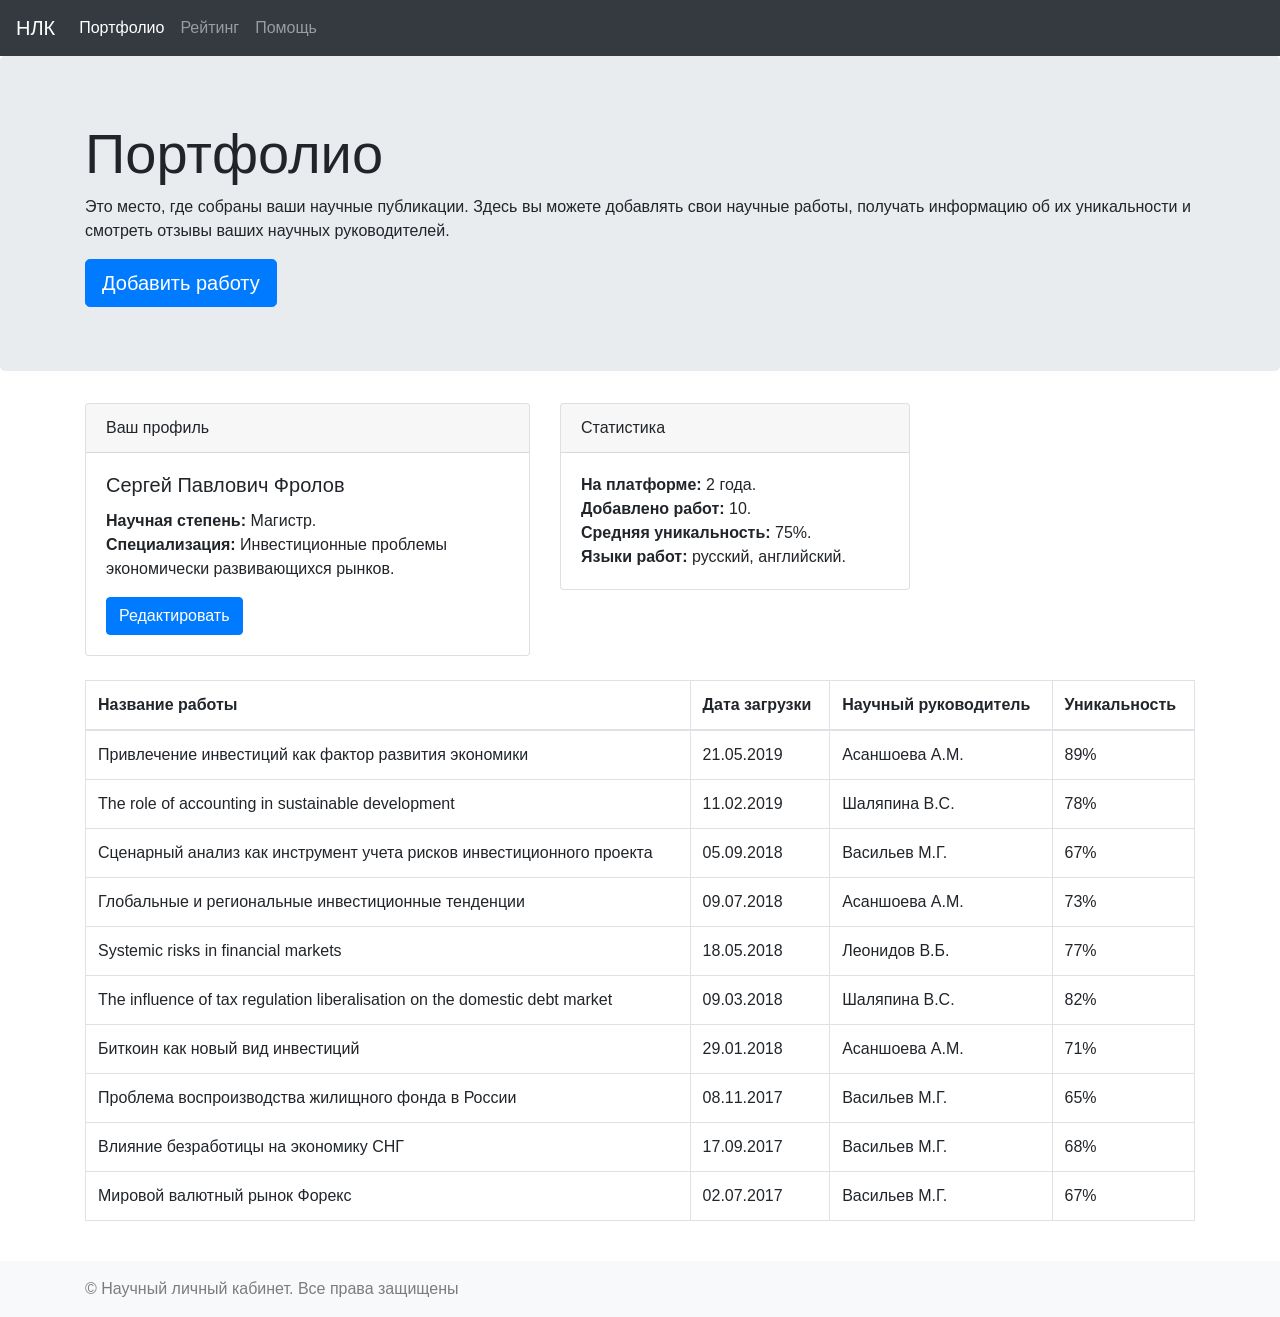
==== index.html @ bac81c8c "bootstrap-1 В этом домашнем задании тебе нужно воспользоваться сеткой и компонентами Бутстрапа, чтоб" ====
<!doctype html>
<html lang="ru">
  <head>
    <!-- Required meta tags -->
    <meta charset="utf-8" />
    <meta
      name="viewport"
      content="width=device-width, initial-scale=1, shrink-to-fit=no"
    />

    <!-- Bootstrap CSS -->
    <script
      src="https://code.jquery.com/jquery-3.3.1.slim.min.js"
      integrity="sha384-q8i/X+965DzO0rT7abK41JStQIAqVgRVzpbzo5smXKp4YfRvH+8abtTE1Pi6jizo"
      crossorigin="anonymous"
    ></script>
    <script
      src="https://cdn.jsdelivr.net/npm/popper.js@1.14.6/dist/umd/popper.min.js"
      integrity="sha384-wHAiFfRlMFy6i5SRaxvfOCifBUQy1xHdJ/yoi7FRNXMRBu5WHdZYu1hA6ZOblgut"
      crossorigin="anonymous"
    ></script>

    <link
      rel="stylesheet"
      href="https://cdn.jsdelivr.net/npm/bootstrap@4.2.1/dist/css/bootstrap.min.css"
      integrity="sha384-GJzZqFGwb1QTTN6wy59ffF1BuGJpLSa9DkKMp0DgiMDm4iYMj70gZWKYbI706tWS"
      crossorigin="anonymous"
    />
    <script
      src="https://cdn.jsdelivr.net/npm/bootstrap@4.2.1/dist/js/bootstrap.min.js"
      integrity="sha384-B0UglyR+jN6CkvvICOB2joaf5I4l3gm9GU6Hc1og6Ls7i6U/mkkaduKaBhlAXv9k"
      crossorigin="anonymous"
    ></script>

    <link rel="stylesheet" href="style.css" />
    <title>Hello, world!</title>
  </head>

  <body>
    <nav class="navbar navbar-expand-lg navbar-dark bg-dark">
      <a class="navbar-brand" href="#">НЛК</a>
      <button
        class="navbar-toggler"
        type="button"
        data-toggle="collapse"
        data-target="#navbarNavAltMarkup"
        aria-controls="navbarNavAltMarkup"
        aria-expanded="false"
        aria-label="Toggle navigation"
      >
        <span class="navbar-toggler-icon"></span>
      </button>
      <div class="collapse navbar-collapse" id="navbarNavAltMarkup">
        <div class="navbar-nav">
          <a class="nav-item nav-link active" href="#"
            >Портфолио <span class="sr-only">(current)</span></a
          >
          <a class="nav-item nav-link" href="#">Рейтинг</a>
          <a class="nav-item nav-link" href="#">Помощь</a>
        </div>
      </div>
    </nav>

    <div class="jumbotron">
      <div class="container">
        <h1 class="display-4">Портфолио</h1>
        <p>
          Это место, где собраны ваши научные публикации. Здесь вы можете
          добавлять свои научные работы, получать информацию об их уникальности
          и смотреть отзывы ваших научных руководителей.
        </p>
        <a class="btn btn-primary btn-lg" href="#" role="button"
          >Добавить работу</a
        >
      </div>
    </div>

    <div class="container">
      <div class="row gy-4">
        <div class="col-12 col-md-5 col-lg-5 mb-4 mb-md-4">
          <div class="card">
            <div class="card-header">Ваш профиль</div>
            <div class="card-body">
              <h5 class="card-title">Сергей Павлович Фролов</h5>
              <p class="card-text">
                <b>Научная степень:</b> Магистр.<br /><b>Специализация:</b>
                Инвестиционные проблемы экономически развивающихся рынков.
              </p>
              <a href="#" class="btn btn-primary">Редактировать</a>
            </div>
          </div>
        </div>
        <div class="col-12 col-md-5 col-lg-4 mb-4 mb-md-4">
          <div class="card">
            <div class="card-header">Статистика</div>
            <div class="card-body">
              <p class="card-text">
                <b>На платформе:</b> 2 года.<br />
                <b>Добавлено работ:</b> 10.<br />
                <b>Средняя уникальность:</b> 75%.<br />
                <b>Языки работ:</b> русский, английский.
              </p>
            </div>
          </div>
        </div>
      </div>
    </div>

    <div class="container">
      <div class="table-responsive mb-4">
        <table class="table table-bordered">
          <thead>
            <tr>
              <th scope="col">Название работы</th>
              <th scope="col">Дата загрузки</th>
              <th scope="col">Научный руководитель</th>
              <th scope="col">Уникальность</th>
            </tr>
          </thead>
          <tbody>
            <tr>
              <td>Привлечение инвестиций как фактор развития экономики</td>
              <td>21.05.2019</td>
              <td>Асаншоева А.М.</td>
              <td>89%</td>
            </tr>
            <tr>
              <td>The role of accounting in sustainable development</td>
              <td>11.02.2019</td>
              <td>Шаляпина В.С.</td>
              <td>78%</td>
            </tr>
            <tr>
              <td>
                Сценарный анализ как инструмент учета рисков инвестиционного
                проекта
              </td>
              <td>05.09.2018</td>
              <td>Васильев М.Г.</td>
              <td>67%</td>
            </tr>
            <tr>
              <td>Глобальные и региональные инвестиционные тенденции</td>
              <td>09.07.2018</td>
              <td>Асаншоева А.М.</td>
              <td>73%</td>
            </tr>
            <tr>
              <td>Systemic risks in financial markets</td>
              <td>18.05.2018</td>
              <td>Леонидов В.Б.</td>
              <td>77%</td>
            </tr>
            <tr>
              <td>
                The influence of tax regulation liberalisation on the domestic
                debt market
              </td>
              <td>09.03.2018</td>
              <td>Шаляпина В.С.</td>
              <td>82%</td>
            </tr>
            <tr>
              <td>Биткоин как новый вид инвестиций</td>
              <td>29.01.2018</td>
              <td>Асаншоева А.М.</td>
              <td>71%</td>
            </tr>
            <tr>
              <td>Проблема воспроизводства жилищного фонда в России</td>
              <td>08.11.2017</td>
              <td>Васильев М.Г.</td>
              <td>65%</td>
            </tr>
            <tr>
              <td>Влияние безработицы на экономику СНГ</td>
              <td>17.09.2017</td>
              <td>Васильев М.Г.</td>
              <td>68%</td>
            </tr>
            <tr>
              <td>Мировой валютный рынок Форекс</td>
              <td>02.07.2017</td>
              <td>Васильев М.Г.</td>
              <td>67%</td>
            </tr>
          </tbody>
        </table>
      </div>
    </div>

    <nav class="navbar navbar-light bg-light">
      <div class="container">
        <span class="navbar-text"
          >© Научный личный кабинет. Все права защищены</span
        >
      </div>
    </nav>
  </body>
</html>
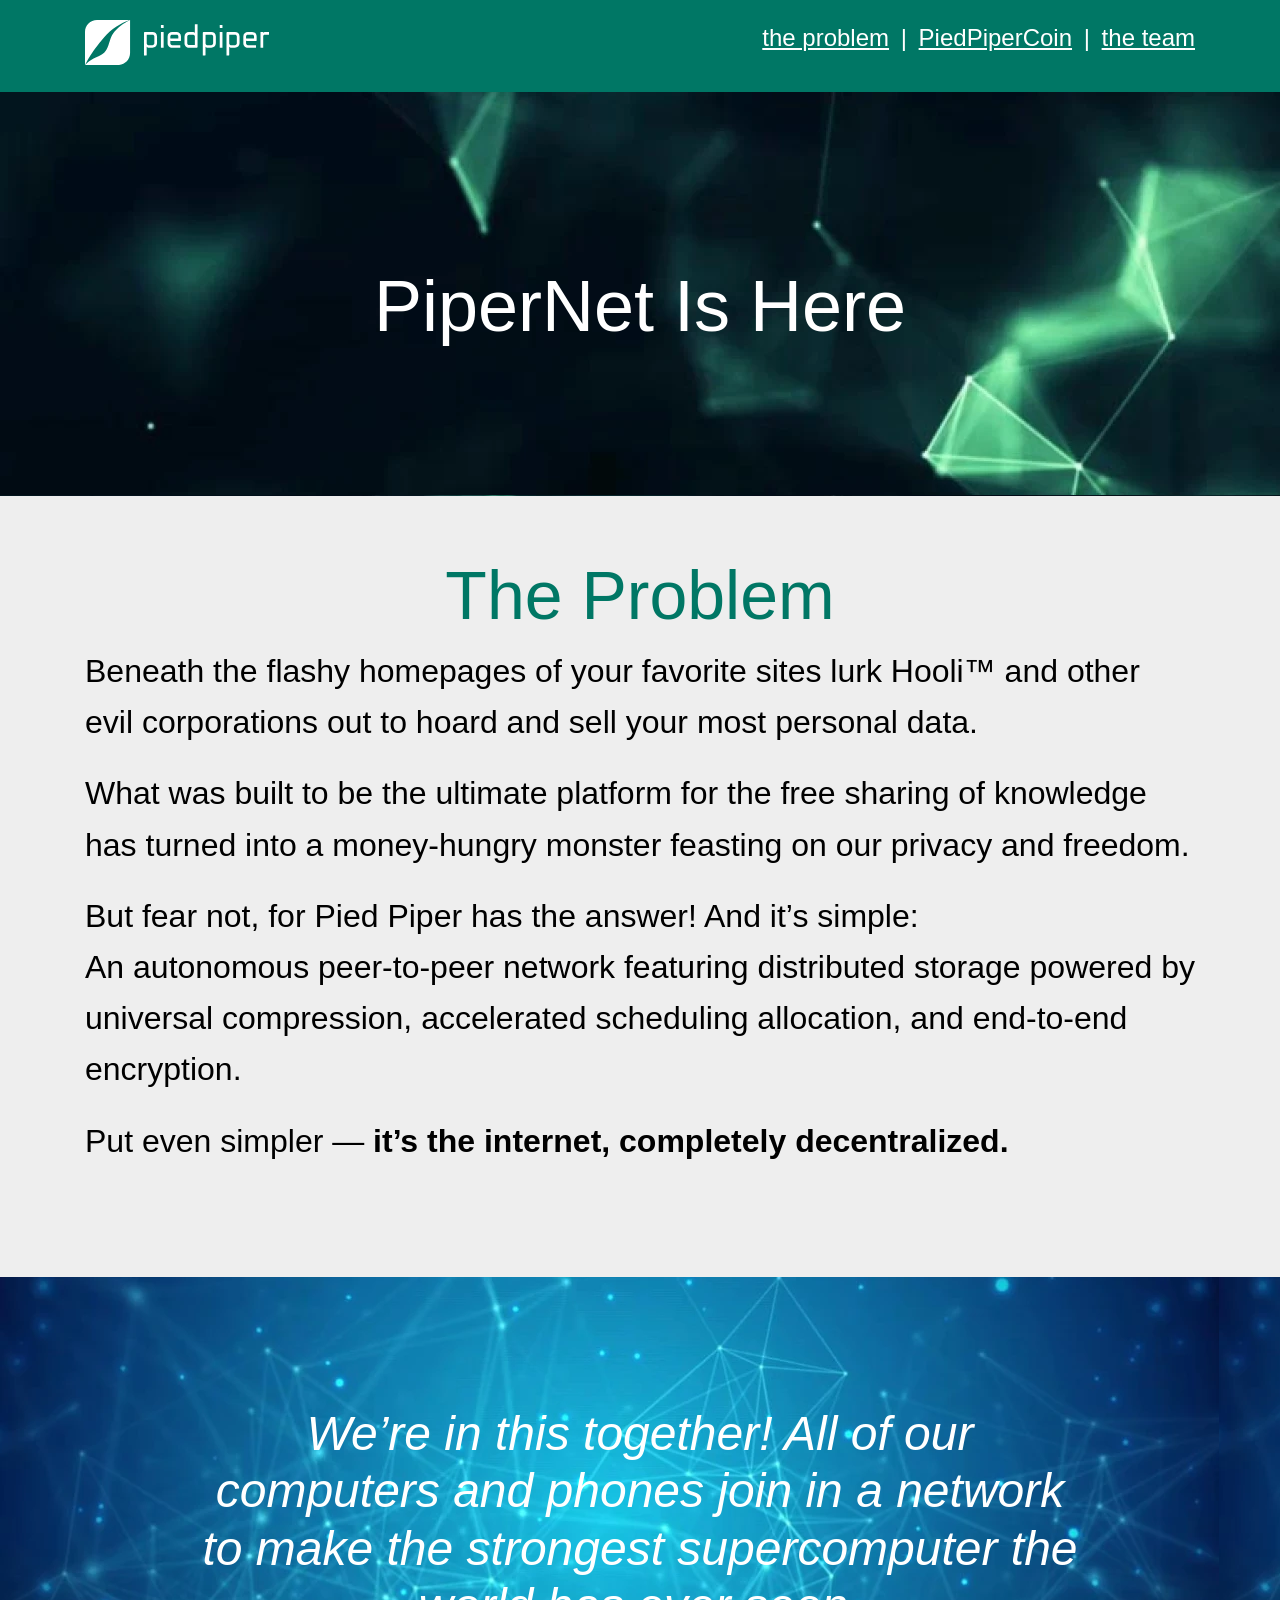
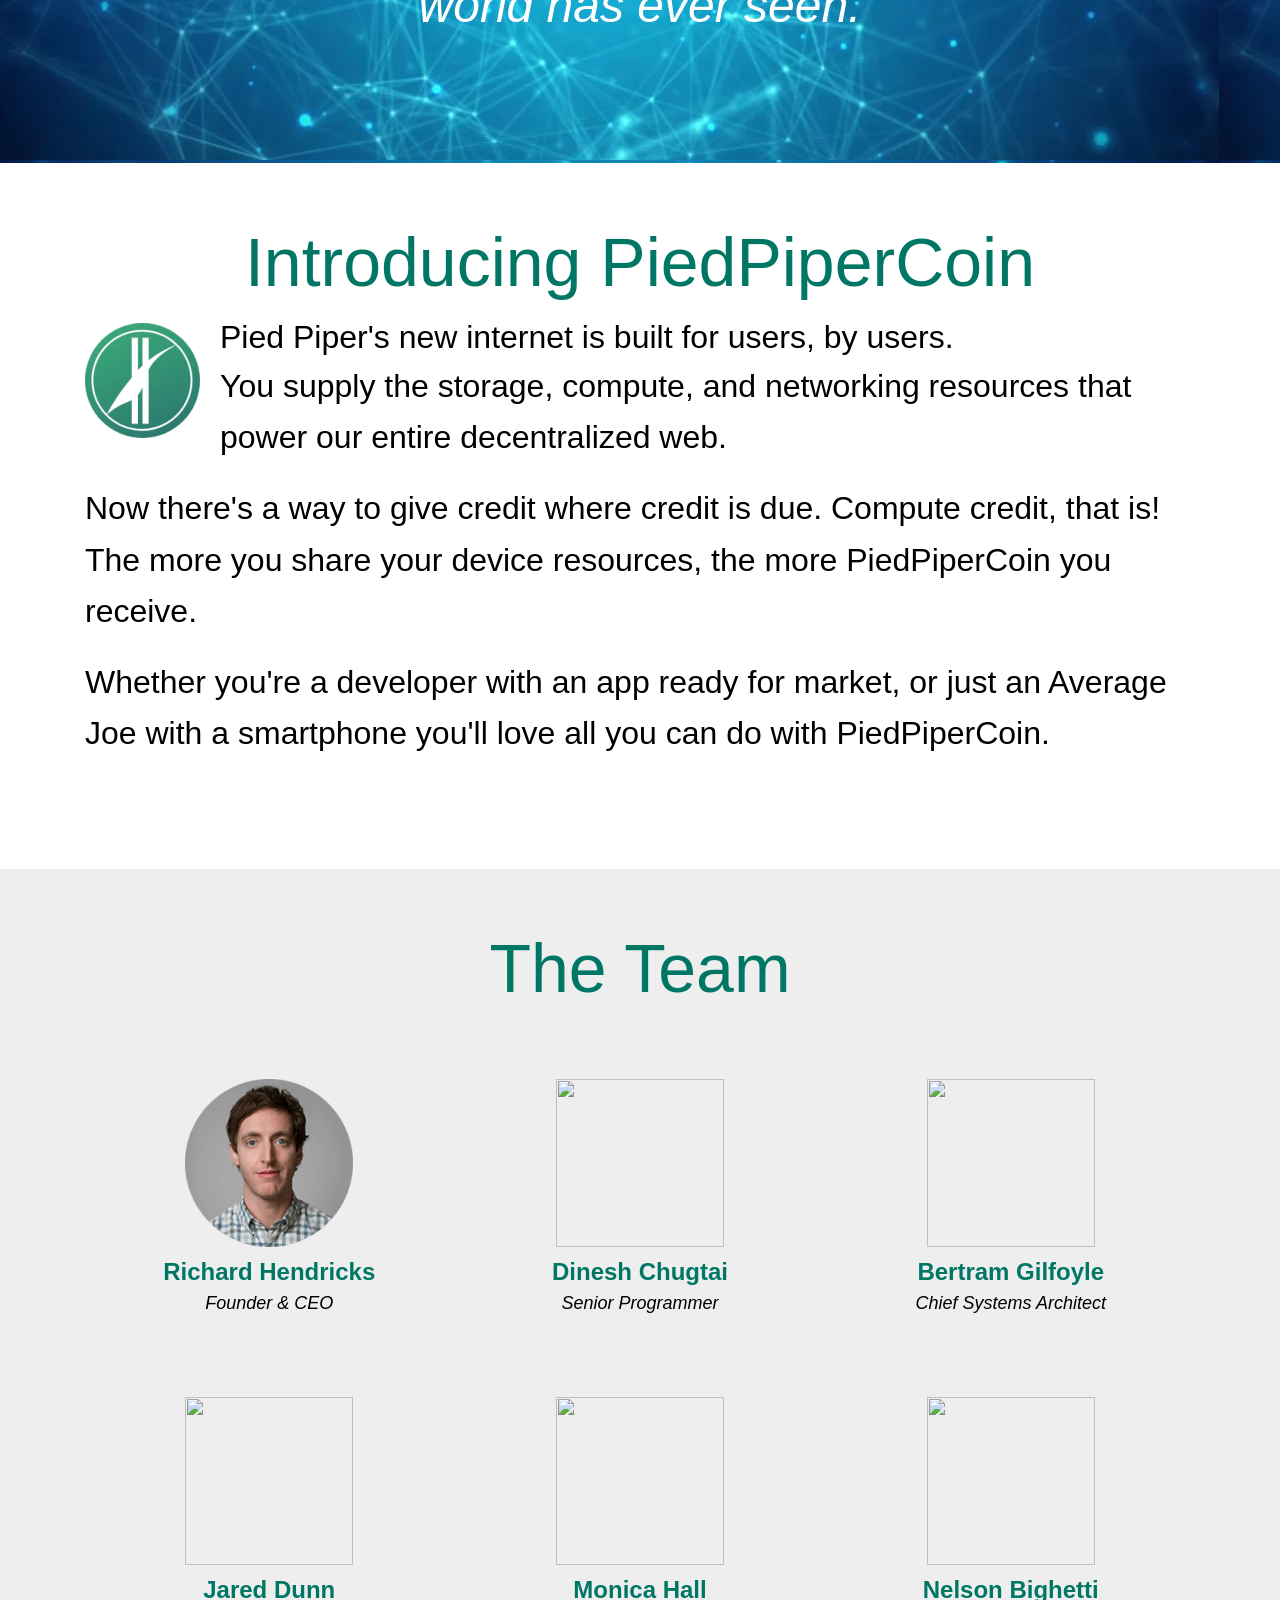
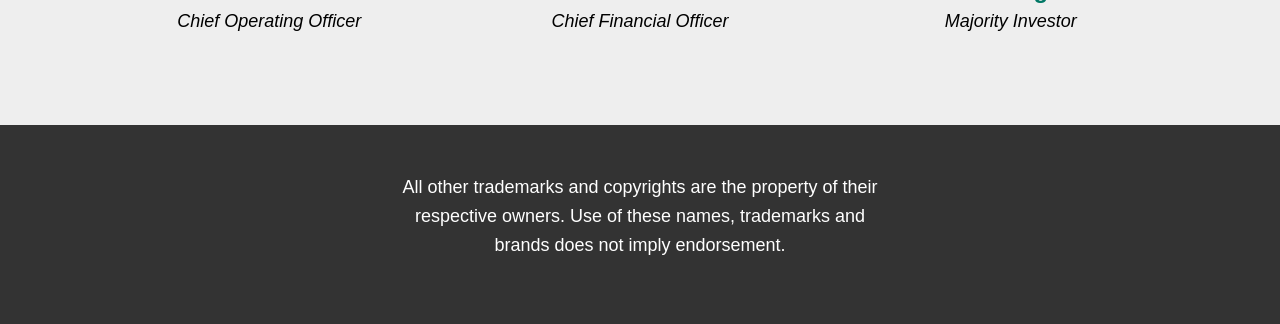
==== commit 2540d416: "Верстка страницы В этом домашнем задании ты научишься работать с макетами. Обычно, когда разработчик" ====
--- a/index.html
+++ b/index.html
@@ -1,200 +1,95 @@
-<!doctype html>
+<!DOCTYPE html>
 <html lang="ru">
-  <head>
-    <!-- Required meta tags -->
-    <meta charset="utf-8" />
-    <meta
-      name="viewport"
-      content="width=device-width, initial-scale=1, shrink-to-fit=no"
-    />
-
-    <!-- Bootstrap CSS -->
-    <script
-      src="https://code.jquery.com/jquery-3.3.1.slim.min.js"
-      integrity="sha384-q8i/X+965DzO0rT7abK41JStQIAqVgRVzpbzo5smXKp4YfRvH+8abtTE1Pi6jizo"
-      crossorigin="anonymous"
-    ></script>
-    <script
-      src="https://cdn.jsdelivr.net/npm/popper.js@1.14.6/dist/umd/popper.min.js"
-      integrity="sha384-wHAiFfRlMFy6i5SRaxvfOCifBUQy1xHdJ/yoi7FRNXMRBu5WHdZYu1hA6ZOblgut"
-      crossorigin="anonymous"
-    ></script>
-
-    <link
-      rel="stylesheet"
-      href="https://cdn.jsdelivr.net/npm/bootstrap@4.2.1/dist/css/bootstrap.min.css"
-      integrity="sha384-GJzZqFGwb1QTTN6wy59ffF1BuGJpLSa9DkKMp0DgiMDm4iYMj70gZWKYbI706tWS"
-      crossorigin="anonymous"
-    />
-    <script
-      src="https://cdn.jsdelivr.net/npm/bootstrap@4.2.1/dist/js/bootstrap.min.js"
-      integrity="sha384-B0UglyR+jN6CkvvICOB2joaf5I4l3gm9GU6Hc1og6Ls7i6U/mkkaduKaBhlAXv9k"
-      crossorigin="anonymous"
-    ></script>
-
-    <link rel="stylesheet" href="style.css" />
-    <title>Hello, world!</title>
-  </head>
-
-  <body>
-    <nav class="navbar navbar-expand-lg navbar-dark bg-dark">
-      <a class="navbar-brand" href="#">НЛК</a>
-      <button
-        class="navbar-toggler"
-        type="button"
-        data-toggle="collapse"
-        data-target="#navbarNavAltMarkup"
-        aria-controls="navbarNavAltMarkup"
-        aria-expanded="false"
-        aria-label="Toggle navigation"
-      >
-        <span class="navbar-toggler-icon"></span>
-      </button>
-      <div class="collapse navbar-collapse" id="navbarNavAltMarkup">
-        <div class="navbar-nav">
-          <a class="nav-item nav-link active" href="#"
-            >Портфолио <span class="sr-only">(current)</span></a
-          >
-          <a class="nav-item nav-link" href="#">Рейтинг</a>
-          <a class="nav-item nav-link" href="#">Помощь</a>
+<head>
+    <meta charset="UTF-8">
+    <meta name="viewport" content="width=device-width, initial-scale=1.0">
+    <link rel="stylesheet" href="style.css">
+    <title>Домашнее задание
+</title>
+</head>
+<body>
+    <header>
+        <div class="header_menu">
+            <img src="logo.svg" width="184">
+        <nav>
+            <a href="#">the problem</a>
+            <span>|</span>
+            <a href="#">PiedPiperCoin</a>
+            <span>|</span>
+            <a href="#">the team</a>
+        </nav>
         </div>
-      </div>
-    </nav>
-
-    <div class="jumbotron">
-      <div class="container">
-        <h1 class="display-4">Портфолио</h1>
-        <p>
-          Это место, где собраны ваши научные публикации. Здесь вы можете
-          добавлять свои научные работы, получать информацию об их уникальности
-          и смотреть отзывы ваших научных руководителей.
-        </p>
-        <a class="btn btn-primary btn-lg" href="#" role="button"
-          >Добавить работу</a
-        >
-      </div>
-    </div>
-
-    <div class="container">
-      <div class="row gy-4">
-        <div class="col-12 col-md-5 col-lg-5 mb-4 mb-md-4">
-          <div class="card">
-            <div class="card-header">Ваш профиль</div>
-            <div class="card-body">
-              <h5 class="card-title">Сергей Павлович Фролов</h5>
-              <p class="card-text">
-                <b>Научная степень:</b> Магистр.<br /><b>Специализация:</b>
-                Инвестиционные проблемы экономически развивающихся рынков.
-              </p>
-              <a href="#" class="btn btn-primary">Редактировать</a>
+    </header>
+    <section class="pipernet">
+        <h1>PiperNet Is Here</h1>
+    </section>
+    <section class="problem">
+        <h2>The Problem</h2>
+        <div class="problem_text"><p>Beneath the flashy homepages of your favorite sites lurk Hooli™ and other evil corporations out to hoard and sell your most personal data.</p>
+        <p>What was built to be the ultimate platform for the free sharing of knowledge has turned into a money-hungry monster feasting on our privacy and freedom.</p>
+        <p>But fear not, for Pied Piper has the answer! And it’s simple:<br>
+An autonomous peer-to-peer network featuring distributed storage powered by universal compression, accelerated scheduling allocation, and end-to-end encryption.</p>
+        <p>Put even simpler — <b>it’s the internet, completely decentralized.</b></p></div>
+    </section>
+    <section class="phrase">
+        <p>We’re in this together! All of our computers and phones join in a network to make the strongest supercomputer the world has ever seen.</p>
+    </section>
+    <section class="piedpepercoin">
+        <h2>Introducing PiedPiperCoin</h2>
+        <figure>
+            <img src="img1.webp" width="115">
+            <figcaption>
+                Pied Piper's new internet is built for users, by users.
+            </figcaption>
+        </figure>
+        <div class="piedpepercoin_text">
+            <p>You supply the storage, compute, and networking resources that power our entire decentralized web.</p>
+            <p>Now there's a way to give credit where credit is due. Compute credit, that is!
+The more you share your device resources, the more PiedPiperCoin you receive.</p>
+            <p>Whether you're a developer with an app ready for market, or just an Average Joe with a smartphone you'll love all you can do with PiedPiperCoin.</p>
+        </div>
+    </section>
+    <section class="team">
+        <h2>The Team</h2>
+        <div class="team_users">
+            <div class="team_users_line_1">
+                <div class="team_user_rh">
+                <img src="RH.webp" width="168px" height="168px"><br>
+                <span class="name">Richard Hendricks</span><br>
+                <span class="job_title">Founder & CEO</span>
+                </div>
+                <div class="team_user_dc">
+                <img src="DC.webp" width="168px" height="168px"><br>
+                <span class="name">Dinesh Chugtai</span><br>
+                <span class="job_title">Senior Programmer</span>
+                </div>
+                <div class="team_user_bg">
+                <img src="BG.webp" width="168px" height="168px"><br>
+                <span class="name">Bertram Gilfoyle</span><br>
+                <span class="job_title">Chief Systems Architect</span>
+                </div>
             </div>
-          </div>
+            <div class="team_users_line_2">
+                <div class="team_user_jd">
+                <img src="JD.webp" width="168px" height="168px"><br>
+                <span class="name">Jared Dunn</span><br>
+                <span class="job_title">Chief Operating Officer</span>
+                </div>
+                <div class="team_user_mh">
+                <img src="MH.webp" width="168px" height="168px"><br>
+                <span class="name">Monica Hall</span><br>
+                <span class="job_title">Chief Financial Officer</span>
+                </div>
+                <div class="team_user_nb">
+                <img src="NB.webp" width="168px" height="168px"><br>
+                <span class="name">Nelson Bighetti</span><br>
+                <span class="job_title">Majority Investor</span>
+                </div>
+            </div>
         </div>
-        <div class="col-12 col-md-5 col-lg-4 mb-4 mb-md-4">
-          <div class="card">
-            <div class="card-header">Статистика</div>
-            <div class="card-body">
-              <p class="card-text">
-                <b>На платформе:</b> 2 года.<br />
-                <b>Добавлено работ:</b> 10.<br />
-                <b>Средняя уникальность:</b> 75%.<br />
-                <b>Языки работ:</b> русский, английский.
-              </p>
-            </div>
-          </div>
-        </div>
-      </div>
-    </div>
-
-    <div class="container">
-      <div class="table-responsive mb-4">
-        <table class="table table-bordered">
-          <thead>
-            <tr>
-              <th scope="col">Название работы</th>
-              <th scope="col">Дата загрузки</th>
-              <th scope="col">Научный руководитель</th>
-              <th scope="col">Уникальность</th>
-            </tr>
-          </thead>
-          <tbody>
-            <tr>
-              <td>Привлечение инвестиций как фактор развития экономики</td>
-              <td>21.05.2019</td>
-              <td>Асаншоева А.М.</td>
-              <td>89%</td>
-            </tr>
-            <tr>
-              <td>The role of accounting in sustainable development</td>
-              <td>11.02.2019</td>
-              <td>Шаляпина В.С.</td>
-              <td>78%</td>
-            </tr>
-            <tr>
-              <td>
-                Сценарный анализ как инструмент учета рисков инвестиционного
-                проекта
-              </td>
-              <td>05.09.2018</td>
-              <td>Васильев М.Г.</td>
-              <td>67%</td>
-            </tr>
-            <tr>
-              <td>Глобальные и региональные инвестиционные тенденции</td>
-              <td>09.07.2018</td>
-              <td>Асаншоева А.М.</td>
-              <td>73%</td>
-            </tr>
-            <tr>
-              <td>Systemic risks in financial markets</td>
-              <td>18.05.2018</td>
-              <td>Леонидов В.Б.</td>
-              <td>77%</td>
-            </tr>
-            <tr>
-              <td>
-                The influence of tax regulation liberalisation on the domestic
-                debt market
-              </td>
-              <td>09.03.2018</td>
-              <td>Шаляпина В.С.</td>
-              <td>82%</td>
-            </tr>
-            <tr>
-              <td>Биткоин как новый вид инвестиций</td>
-              <td>29.01.2018</td>
-              <td>Асаншоева А.М.</td>
-              <td>71%</td>
-            </tr>
-            <tr>
-              <td>Проблема воспроизводства жилищного фонда в России</td>
-              <td>08.11.2017</td>
-              <td>Васильев М.Г.</td>
-              <td>65%</td>
-            </tr>
-            <tr>
-              <td>Влияние безработицы на экономику СНГ</td>
-              <td>17.09.2017</td>
-              <td>Васильев М.Г.</td>
-              <td>68%</td>
-            </tr>
-            <tr>
-              <td>Мировой валютный рынок Форекс</td>
-              <td>02.07.2017</td>
-              <td>Васильев М.Г.</td>
-              <td>67%</td>
-            </tr>
-          </tbody>
-        </table>
-      </div>
-    </div>
-
-    <nav class="navbar navbar-light bg-light">
-      <div class="container">
-        <span class="navbar-text"
-          >© Научный личный кабинет. Все права защищены</span
-        >
-      </div>
-    </nav>
-  </body>
-</html>
+    </section>
+    <footer>
+        <p>All other trademarks and copyrights are the property of their respective owners. Use of these names, trademarks and brands does not imply endorsement.</p>
+    </footer>
+</body>
+</html>
--- a/style.css
+++ b/style.css
@@ -0,0 +1,153 @@
+* {
+  margin: 0;
+  padding: 0;
+}
+body {
+  font-family: 'Roboto', sans-serif;
+  margin: 0;
+  padding: 0;
+  line-height: 1.5;
+}
+p {
+  font-size: 32px;
+  margin-bottom: 20px; /* Настраивай это значение под макет */
+  line-height: 1.6;    /* А это решит проблему с межстрочным расстоянием */
+}
+header {
+  background-color: #007765;
+  
+}
+.header_menu {
+  width: 1110px;
+  margin: 0 auto;
+  padding: 20px 0;
+}
+header nav {
+  float: right;
+  font-size: 24px;
+  display: inline-block;
+  color: white;
+  display: inline-block;
+}
+header nav a {
+  color: white;
+  font-weight: 400;
+}
+header span {
+  margin: 0 5px;
+}
+.pipernet {
+  background-image: url(pipernet_img.webp);
+  height: 404px;
+}
+h1 {
+  font-size: 72px;
+  font-weight: 500;
+  color: white;
+  text-align: center;
+  padding-top: 160px;
+}
+.problem {
+  background-color: #EEEEEE;
+}
+
+h2 {
+  font-size: 68px;
+  font-weight: 500;
+  color: #007765;
+  text-align: center;
+  padding: 48px 0 0 0;
+}
+.problem_text {
+  width: 1110px;
+  color: #000000;
+  margin: 0 auto;
+  padding: 0 0 90px 0;
+}
+.phrase {
+  background-image: url(img_phrase.webp);
+}
+.phrase p {
+  width: 893px;
+  color: white;
+  margin: 0 auto;
+  padding: 128px 0;
+  font-style: italic;
+  font-size: 48px;
+  text-align: center;
+  line-height: 1.2;
+}
+figure {
+  width: 1110px;
+  margin: 0 auto;
+  font-size: 32px;
+}
+figure img {
+  float: left;
+  margin: 10px 20px 20px 0;
+}
+.piedpepercoin_text {
+  width: 1110px;
+  margin: 0 auto;
+  padding: 0 0 90px 0;
+}
+.team {
+  background-color: #EEEEEE;
+}
+.team_users {
+  width: 1110px;
+  margin: 0 auto;
+  text-align: center;
+}
+.team .name {
+  font-size: 24px;
+  font-weight: 700;
+  color: #007765;
+}
+.team .job_title {
+  font-size: 18px;
+  font-weight: 400;
+  font-style: italic;
+  color: #000000;
+}
+.team_user_rh {
+  width: 33%;
+  display: inline-block;
+}
+.team_user_dc {
+  width: 33%;
+  display: inline-block;
+}
+.team_user_bg {
+  width: 33%;
+  display: inline-block;
+}
+.team_user_jd {
+  width: 33%;
+  display: inline-block;
+}
+.team_user_mh {
+  width: 33%;
+  display: inline-block;
+}
+.team_user_nb {
+  width: 33%;
+  display: inline-block;
+}
+.team_users_line_1 {
+  padding: 60px 0 0 0;
+}
+.team_users_line_2 {
+  padding: 80px 0 90px 0;
+}
+footer {
+  background-color: #333333;
+}
+footer p {
+  width: 500px;
+  color: white;
+  margin: 0 auto;
+  padding: 48px 0 64px 0;
+  font-size: 18px;
+  text-align: center;
+}
